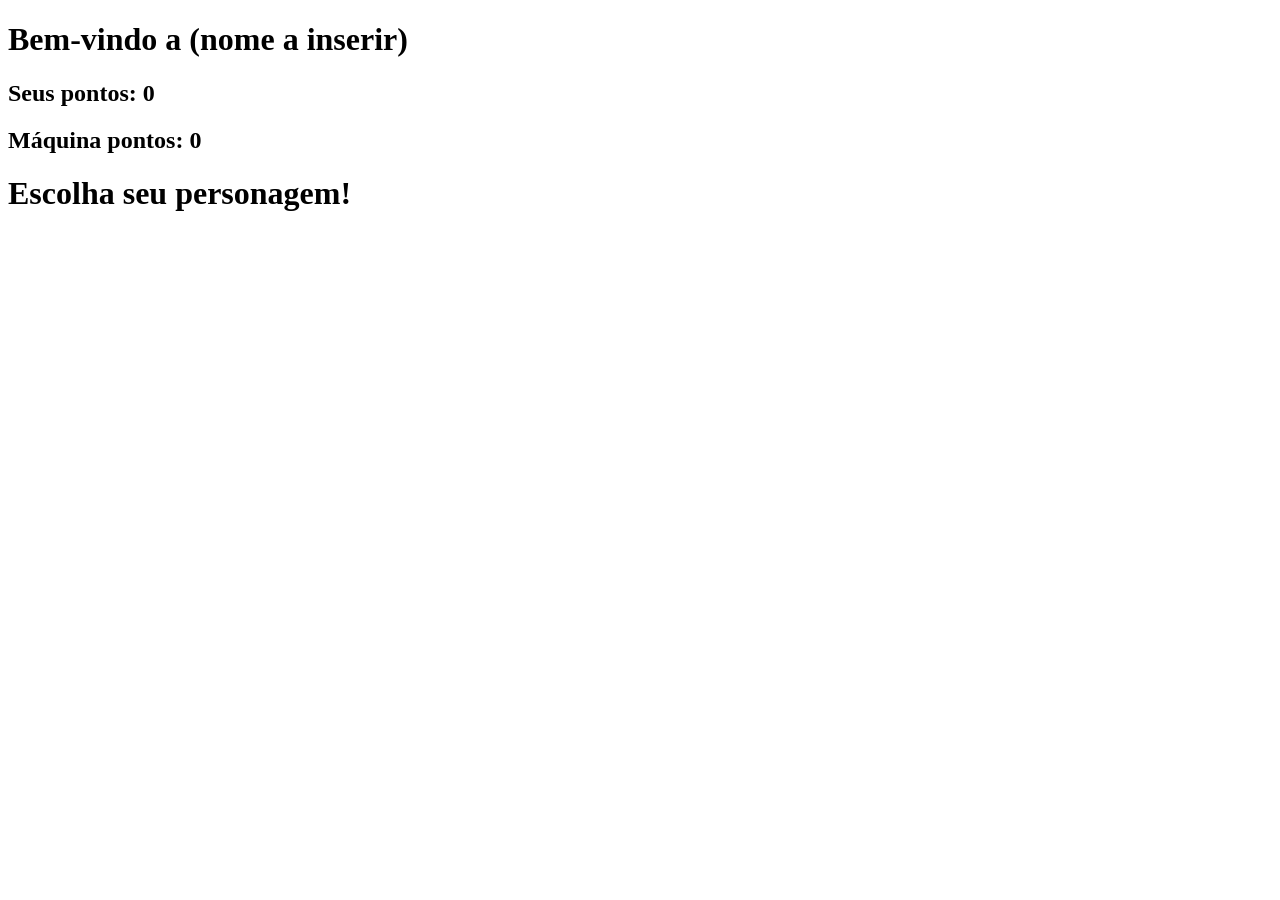
==== Batalha de personagens/index.html @ f8e8d0c4 "Exercício batalha de personagens" ====
<!DOCTYPE html>
<html lang="pt-BR">
<head>
    <meta charset="UTF-8">
    <meta http-equiv="X-UA-Compatible" content="IE=edge">
    <meta name="viewport" content="width=device-width, initial-scale=1.0">
    <title>Batalha de personagens</title>
    <link rel="stylesheet" href="css/style.css">
</head>
<body>
    <h1> Bem-vindo a (nome a inserir)</h1>
    <div class="placar">
        <h2 id="pontos-jogador">Seus pontos: 0</h2>
        <h2 id="pontos-maquina">Máquina pontos: 0</h2>
    </div>
    <h1 id="escolha">Escolha seu personagem!</h1>

    <div class="personagem">
        <div class="opcoes"></div>
        <div class="opcoes"></div>
        <div class="opcoes"></div>
        <div class="opcoes"></div>
        <div class="opcoes"></div>
        <div class="opcoes"></div>
        <div class="opcoes"></div>
        <div class="opcoes"></div>
        
    </div>

    <script src="js/script.js"></script>
</body>
</html>
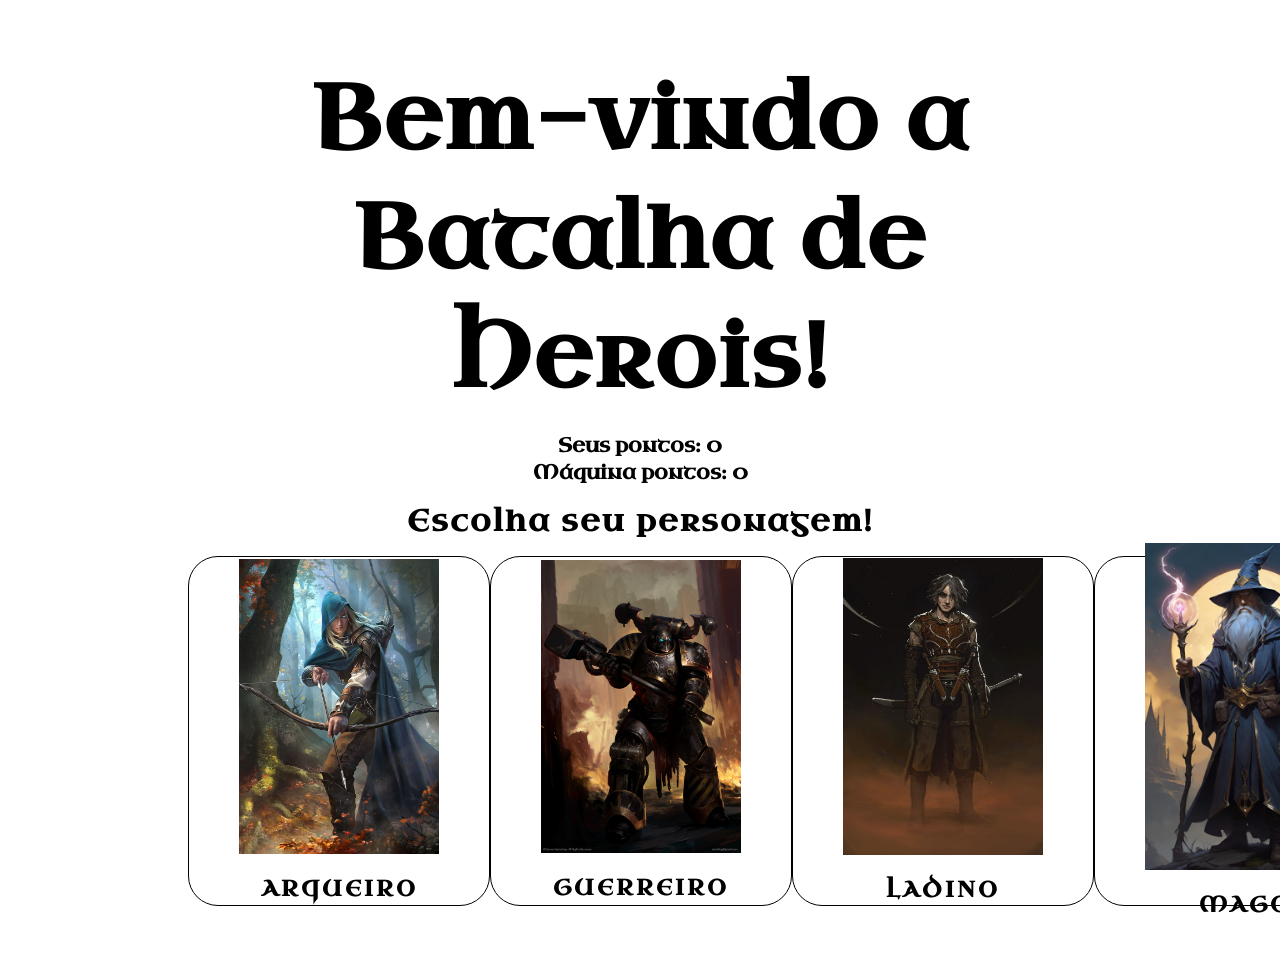
==== commit 4c651f91: "Atividade Batalha de personagens" ====
--- a/Batalha de personagens/index.html
+++ b/Batalha de personagens/index.html
@@ -8,23 +8,38 @@
     <link rel="stylesheet" href="css/style.css">
 </head>
 <body>
-    <h1> Bem-vindo a (nome a inserir)</h1>
-    <div class="placar">
-        <h2 id="pontos-jogador">Seus pontos: 0</h2>
-        <h2 id="pontos-maquina">Máquina pontos: 0</h2>
-    </div>
-    <h1 id="escolha">Escolha seu personagem!</h1>
+    <div class="game">
+        <h1> Bem-vindo a Batalha de Herois!</h1>
+        <div class="placar">
+            <h1 id="pontos-jogador">Seus pontos: 0</h2>
+            <h1 id="pontos-maquina">Máquina pontos: 0</h2>
+        </div>
+        <h1 id="escolha">Escolha seu personagem!</h1>
 
-    <div class="personagem">
-        <div class="opcoes"></div>
-        <div class="opcoes"></div>
-        <div class="opcoes"></div>
-        <div class="opcoes"></div>
-        <div class="opcoes"></div>
-        <div class="opcoes"></div>
-        <div class="opcoes"></div>
-        <div class="opcoes"></div>
+        <div class="personagem">
+            <div class="card" onclick="jogar('Arqueiro')">
+                <img src="img/ARQUEIRO.jpg" alt="">
+                <h2>Arqueiro</h2>
+            </div>
+            <div class="card" onclick="jogar('Guerreiro')">
+                <img src="img/guerreiro.jpg" alt="">
+                <h2>Guerreiro</h2>
+            </div>
+            <div class="card" onclick="jogar('Ladino')">
+                <img src="img/ladino.jpg" alt="">
+                <h2>Ladino</h2>
+            </div>
+            <div class="card" onclick="jogar('Mago')">
+                <img src="img/mago.jpg" alt="">
+                <h2>Mago</h2>
+            </div>
+            <div class="card" onclick="jogar('Paladino')">
+                <img src="img/paladino.jpg" alt="">
+                <h2>Paladino</h2>
+            </div>
+    
         
+        </div>
     </div>
 
     <script src="js/script.js"></script>
--- a/Batalha de personagens/css/style.css
+++ b/Batalha de personagens/css/style.css
@@ -0,0 +1,86 @@
+@import url('https://fonts.googleapis.com/css2?family=Uncial+Antiqua&display=swap');
+
+*{
+    padding: 0;
+    margin: 0;
+    /* ^ Controle total do tamanho das <tags> */
+    box-sizing: border-box;
+    }
+    body{
+        background-image: url(https://wallpaperaccess.com/full/1611219.jpg);
+        font-family: "Uncial Antiqua", system-ui;
+        font-weight: 400;
+        font-style: normal;
+        display: flex;
+        justify-content: center;
+        align-items:center;
+     
+        
+    }
+    .game{
+    /* Placar e cartas um em baixo do outro */
+        display: flex;
+        flex-direction: column;
+        border-radius: 50px;
+        /* border:2px solid rgba(255, 234, 195, 0.356); */
+        padding: 60px;
+        /* background: rgba(255, 255, 255, 0.459); */
+        text-align: center;
+        width: 80%;
+        gap: 15px;
+        font-size: 10px ;
+    }
+    .game>h1{
+        font-size: 90px;
+        letter-spacing: 2px;
+    }
+    #pontosjogador{
+        color:rgba(87, 199, 167, 1);
+        text-transform:uppercase;
+     
+    }
+    #pontosmaquina{
+        color:rgba(119, 86, 229, 0.98);
+        text-transform:uppercase;
+    }
+    #escolha{
+        font-size: 30px;
+    }
+    .cartas{
+        display: flex;
+        flex-direction: row;
+        justify-content: center;
+        text-align: center;
+    }
+    /* Diminuir o tamanho das imgs */
+    .card img{
+        width: 200px;
+    }
+    .card{
+        /* FORMATO
+        CENTRALIZAR (X E Y) DA IMAGEM E O NOME DA CARTA */
+        padding: 50px;
+        border: 1px solid black;
+        border-radius: 30px;
+        width: 45%;
+        height: 350px;
+        display: flex;
+        flex-direction:column;
+        align-items: center;
+        /* DISTANCIA ENTRE IMG E H2 */
+        justify-content: center;
+        gap: 20px;
+        cursor: pointer;
+        transition: all 0.4s;
+    }
+    .card :hover{
+        border: 2px solid transparent;
+    }
+    .card h2{
+        text-transform: uppercase;
+        letter-spacing: 3px;
+        font-size: 22px;
+    }
+    .personagem{
+        display: inline-flex;
+    }
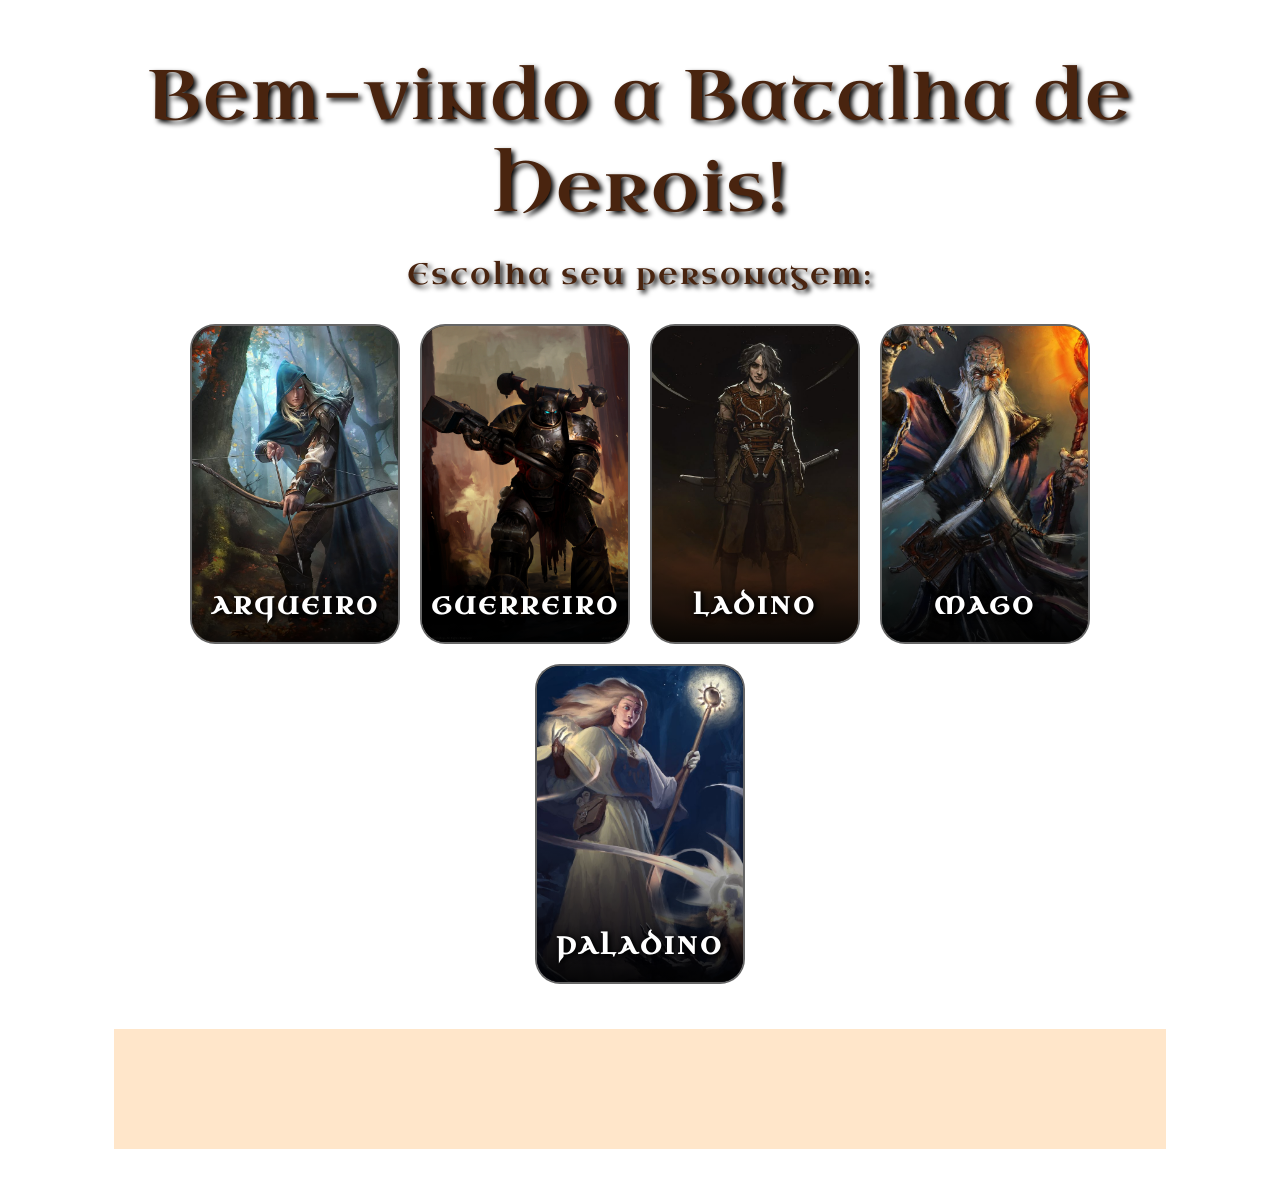
==== commit 8da47bf7: "atividade avaliatoria" ====
--- a/Batalha de personagens/index.html
+++ b/Batalha de personagens/index.html
@@ -10,11 +10,8 @@
 <body>
     <div class="game">
         <h1> Bem-vindo a Batalha de Herois!</h1>
-        <div class="placar">
-            <h1 id="pontos-jogador">Seus pontos: 0</h2>
-            <h1 id="pontos-maquina">Máquina pontos: 0</h2>
-        </div>
-        <h1 id="escolha">Escolha seu personagem!</h1>
+      
+        <h1 id="escolha">Escolha seu personagem:</h1>
 
         <div class="personagem">
             <div class="card" onclick="jogar('Arqueiro')">
@@ -40,6 +37,10 @@
     
         
         </div>
+        <div class="placar">
+            <h1 id="pontos-jogador">Seus pontos: 0</h2>
+            <h1 id="pontos-maquina">Máquina pontos: 0</h2>
+        </div>
     </div>
 
     <script src="js/script.js"></script>
--- a/Batalha de personagens/css/style.css
+++ b/Batalha de personagens/css/style.css
@@ -1,86 +1,210 @@
+
 @import url('https://fonts.googleapis.com/css2?family=Uncial+Antiqua&display=swap');
 
-*{
+* {
     padding: 0;
     margin: 0;
-    /* ^ Controle total do tamanho das <tags> */
     box-sizing: border-box;
-    }
-    body{
-        background-image: url(https://wallpaperaccess.com/full/1611219.jpg);
-        font-family: "Uncial Antiqua", system-ui;
-        font-weight: 400;
-        font-style: normal;
-        display: flex;
-        justify-content: center;
-        align-items:center;
-     
-        
-    }
-    .game{
-    /* Placar e cartas um em baixo do outro */
-        display: flex;
-        flex-direction: column;
-        border-radius: 50px;
-        /* border:2px solid rgba(255, 234, 195, 0.356); */
-        padding: 60px;
-        /* background: rgba(255, 255, 255, 0.459); */
-        text-align: center;
-        width: 80%;
-        gap: 15px;
-        font-size: 10px ;
-    }
-    .game>h1{
-        font-size: 90px;
-        letter-spacing: 2px;
-    }
-    #pontosjogador{
-        color:rgba(87, 199, 167, 1);
-        text-transform:uppercase;
-     
-    }
-    #pontosmaquina{
-        color:rgba(119, 86, 229, 0.98);
-        text-transform:uppercase;
-    }
-    #escolha{
-        font-size: 30px;
-    }
-    .cartas{
-        display: flex;
-        flex-direction: row;
-        justify-content: center;
-        text-align: center;
-    }
-    /* Diminuir o tamanho das imgs */
-    .card img{
-        width: 200px;
-    }
-    .card{
-        /* FORMATO
-        CENTRALIZAR (X E Y) DA IMAGEM E O NOME DA CARTA */
-        padding: 50px;
-        border: 1px solid black;
-        border-radius: 30px;
-        width: 45%;
-        height: 350px;
-        display: flex;
-        flex-direction:column;
-        align-items: center;
-        /* DISTANCIA ENTRE IMG E H2 */
-        justify-content: center;
-        gap: 20px;
-        cursor: pointer;
-        transition: all 0.4s;
-    }
-    .card :hover{
-        border: 2px solid transparent;
-    }
-    .card h2{
-        text-transform: uppercase;
-        letter-spacing: 3px;
-        font-size: 22px;
-    }
-    .personagem{
-        display: inline-flex;
-    }+}
+
+body {
+    min-height: 100vh;
+
+    background-image: url(https://wallpaperaccess.com/full/1611219.jpg);
+    background-size: cover;
+    background-position: center;
+    background-attachment: fixed;
+
+    font-family: "Uncial Antiqua", system-ui;
+    font-weight: 400;
+    font-style: normal;
+
+    display: flex;
+    justify-content: center;
+    align-items: center;
+
+    color: white;
+}
+
+
+   /*? ÁREA PRINCIPAL */
+
+
+.game {
+    display: flex;
+    flex-direction: column;
+
+    padding: 50px;
+
+    text-align: center;
+
+    width: 90%;
+    max-width: 1400px;
+
+    gap: 20px;
+}
+
+   /*? TÍTULOS */
+
+
+.game > h1 {
+    font-size: 70px;
+    letter-spacing: 2px;
+    font-family: "Uncial Antiqua", system-ui;
+    font-weight: 400;
+    font-style: normal;
+    color: rgb(73, 36, 15);
+
+    text-shadow:
+        3px 3px 5px black,
+        0 0 20px rgba(255, 255, 255, 0.3);
+}
+
+#escolha {
+    font-size: 30px;
+    margin-bottom: 10px;
+}
+
+   /*? PERSONAGENS */
+
+
+.personagem {
+    display: flex;
+
+    justify-content: center;
+    align-items: center;
+
+    gap: 20px;
+
+    flex-wrap: wrap;
+}
+   /* ? CARD */
+
+.card {
+    position: relative;
+
+    width: 210px;
+    height: 320px;
+
+    border: 2px solid rgba(255, 255, 255, 0.4);
+    border-radius: 25px;
+
+    overflow: hidden;
+
+    cursor: pointer;
+
+    background: black;
+
+    transition: 
+        transform 0.4s ease,
+        box-shadow 0.4s ease,
+        border 0.4s ease;
+}
+
+
+   /* ? IMAGEM */
+
+.card img {
+    width: 100%;
+    height: 100%;
+
+    display: block;
+
+    object-fit: cover;
+
+    transition: transform 0.5s ease;
+}
+
+
+
+.card::after {
+    content: "";
+
+    position: absolute;
+
+    left: 0;
+    bottom: 0;
+
+    width: 100%;
+    height: 50%;
+
+    background: linear-gradient(
+        transparent,
+        rgba(0, 0, 0, 0.9)
+    );
+
+    pointer-events: none;
+}
+
+   /* ? NOME DO PERSONAGEM */
+
+.card h2 {
+    position: absolute;
+
+    z-index: 2;
+
+    bottom: 20px;
+    left: 0;
+
+    width: 100%;
+
+    text-transform: uppercase;
+    letter-spacing: 3px;
+
+    font-size: 24px;
+
+    color: white;
+
+    text-shadow:
+        2px 2px 4px black,
+        0 0 10px black;
+}
+
+   /* ? HOVER DO CARD */
+.card:hover {
+    transform: translateY(-12px) scale(1.03);
+
+    border-color: #ffffff;
+
+    box-shadow:
+        0 15px 30px rgba(0, 0, 0, 0.7),
+        0 0 25px rgba(255, 255, 255, 0.35);
+}
+
+.card:hover img {
+    transform: scale(1.08);
+}
+
+   /*? PLACAR */
+
+.placar {
+    margin-top: 25px;
+
+    padding: 20px;
+
+    border-radius: 20px;
+
+    background: rgba(255, 200, 137, 0.45);
+
+    border: 1px solid rgba(255, 255, 255, 0.25);
+
+    backdrop-filter: blur(5px);
+}
+
+.placar h1 {
+    font-size: 20px;
+
+    margin: 8px;
+
+    letter-spacing: 2px;
+}
+
+#pontos-jogador {
+    color: rgb(51, 26, 19);
+    text-transform: uppercase;
+}
+
+#pontos-maquina {
+    color: rgba(59, 35, 19, 0.98);
+    text-transform: uppercase;
+}
